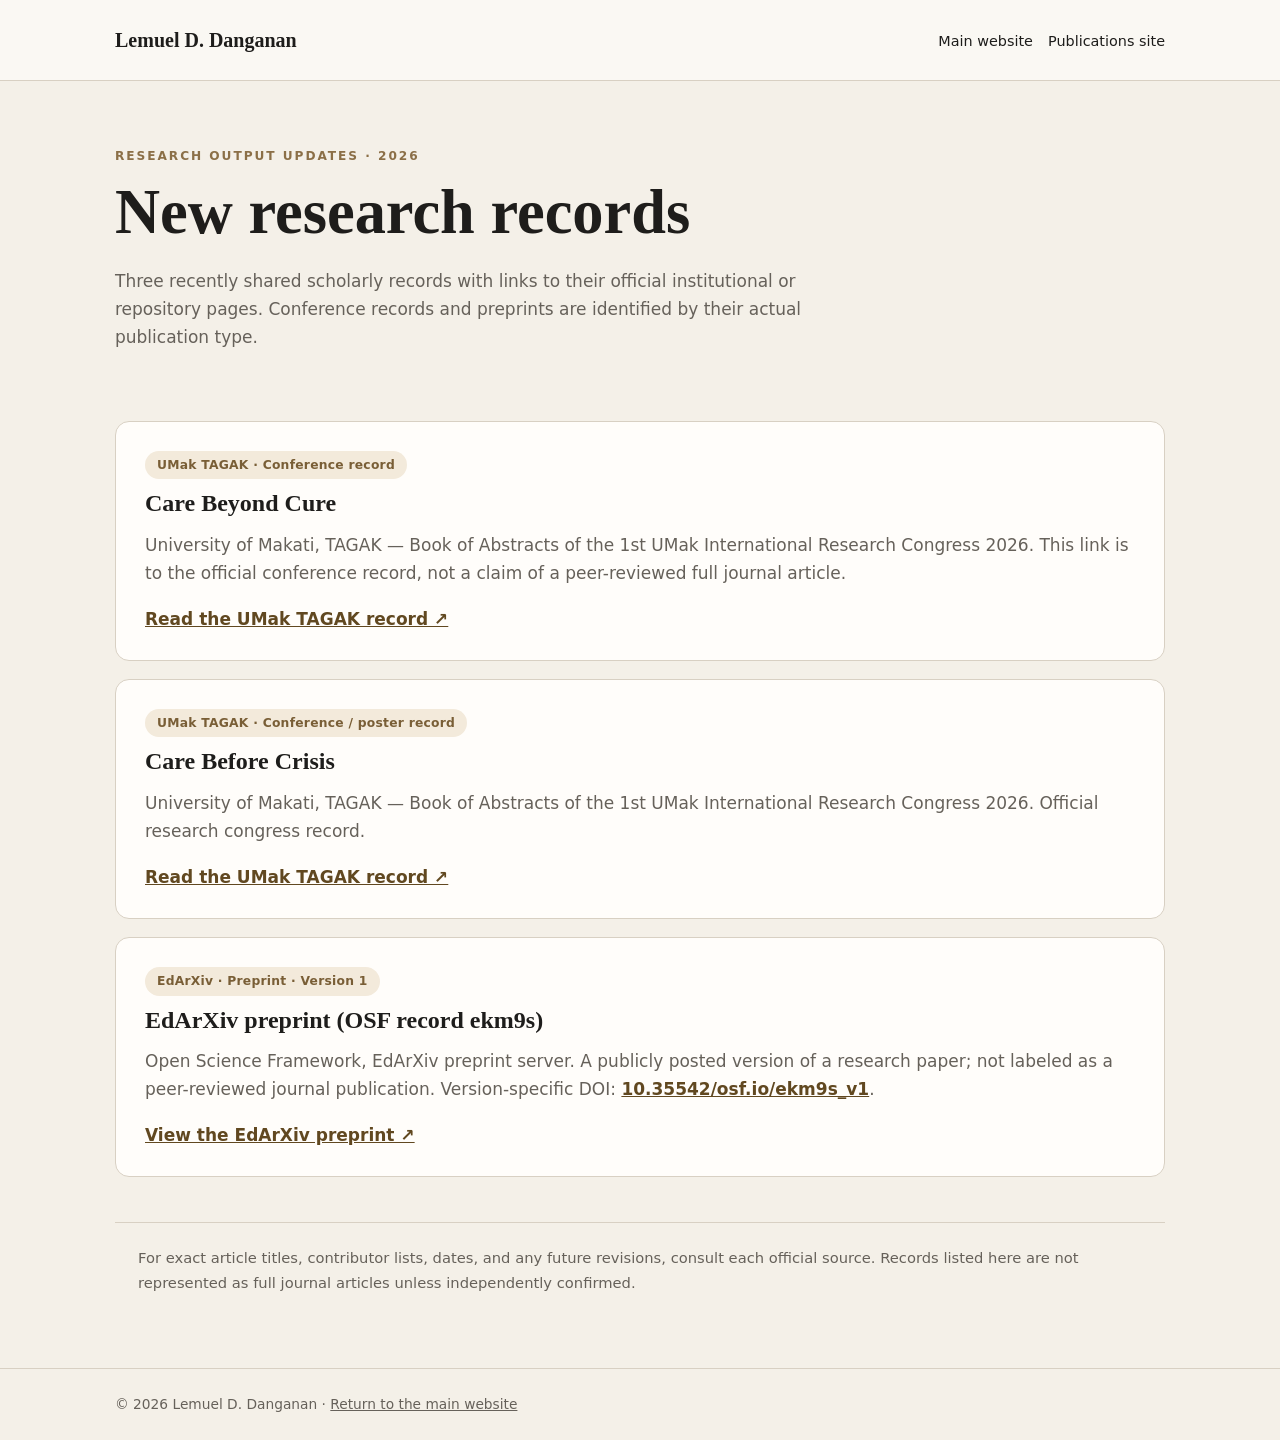
==== publications.html @ c23a25b1 "Add 2026 conference and EdArXiv publication records" ====
<!doctype html>
<html lang="en"><head><meta charset="utf-8"><meta name="viewport" content="width=device-width, initial-scale=1">
<title>New Research Publications (2026) | Lemuel D. Danganan</title>
<meta name="description" content="Official source links for recent conference abstracts and an EdArXiv preprint by Lemuel D. Danganan.">
<meta name="google-adsense-account" content="ca-pub-7505640015662375">
<script async src="https://pagead2.googlesyndication.com/pagead/js/adsbygoogle.js?client=ca-pub-7505640015662375" crossorigin="anonymous"></script>
<style>:root{--bg:#f4f0e8;--ink:#1e1d1b;--muted:#66615a;--accent:#8b6f47;--line:#d8d0c3;--panel:#fffdfa}
*{box-sizing:border-box}body{background:var(--bg);color:var(--ink);margin:0;font:17px/1.65 system-ui,-apple-system,Segoe UI,sans-serif}a{color:inherit}a:focus-visible{outline:3px solid var(--accent);outline-offset:3px}.wrap{width:min(1050px,90%);margin:0 auto}header{border-bottom:1px solid var(--line);background:#faf8f3}nav{min-height:80px;display:flex;align-items:center;justify-content:space-between;gap:16px;flex-wrap:wrap}nav strong{font-family:Georgia,serif;font-size:1.25rem}nav a{font-size:.9rem;text-decoration:none;margin-left:15px}nav a:hover,.card a:hover{text-decoration:underline}.hero{padding:65px 0 35px}.eyebrow{text-transform:uppercase;letter-spacing:.16em;color:var(--accent);font-size:.76rem;font-weight:750}h1{font-family:Georgia,serif;font-size:clamp(2.2rem,5vw,3.9rem);line-height:1.1;margin:12px 0 20px}h2{font-family:Georgia,serif;line-height:1.24;font-size:1.5rem;margin:10px 0}.lead{color:var(--muted);max-width:740px}.grid{display:grid;gap:18px;margin:18px 0 45px}.card{background:var(--panel);border:1px solid var(--line);border-radius:14px;padding:27px 29px}.kind{display:inline-block;color:#795e36;background:#f3eadb;padding:4px 12px;border-radius:30px;font-size:.77rem;font-weight:750;letter-spacing:.02em}.card p{margin:12px 0 18px;color:var(--muted)}.card a{color:#614820;font-weight:680;overflow-wrap:anywhere}.note{padding:23px;border-top:1px solid var(--line);color:var(--muted);font-size:.92rem;margin:14px 0 50px}footer{padding:24px 0;border-top:1px solid var(--line);font-size:.86rem;color:var(--muted)}@media(max-width:600px){nav{padding:14px 0}nav a{margin-left:0;margin-right:14px}.hero{padding-top:38px}.card{padding:23px}}</style></head>
<body><header><nav class="wrap"><strong>Lemuel D. Danganan</strong><div><a href="/">Main website</a><a href="https://professor-lemuel-publications.vercel.app/">Publications site</a></div></nav></header>
<main class="wrap"><section class="hero"><div class="eyebrow">Research output updates · 2026</div><h1>New research records</h1><p class="lead">Three recently shared scholarly records with links to their official institutional or repository pages. Conference records and preprints are identified by their actual publication type.</p></section>
<section class="grid" aria-label="Recent research records">
<article class="card"><span class="kind">UMak TAGAK · Conference record</span><h2>Care Beyond Cure</h2><p>University of Makati, TAGAK — Book of Abstracts of the 1st UMak International Research Congress 2026. This link is to the official conference record, not a claim of a peer-reviewed full journal article.</p><a href="https://journals.umak.edu.ph/tagak/article/view/532" rel="noopener noreferrer">Read the UMak TAGAK record ↗</a></article>
<article class="card"><span class="kind">UMak TAGAK · Conference / poster record</span><h2>Care Before Crisis</h2><p>University of Makati, TAGAK — Book of Abstracts of the 1st UMak International Research Congress 2026. Official research congress record.</p><a href="https://journals.umak.edu.ph/tagak/article/view/525" rel="noopener noreferrer">Read the UMak TAGAK record ↗</a></article>
<article class="card"><span class="kind">EdArXiv · Preprint · Version 1</span><h2>EdArXiv preprint (OSF record ekm9s)</h2><p>Open Science Framework, EdArXiv preprint server. A publicly posted version of a research paper; not labeled as a peer-reviewed journal publication. Version-specific DOI: <a href="https://doi.org/10.35542/osf.io/ekm9s_v1">10.35542/osf.io/ekm9s_v1</a>.</p><a href="https://osf.io/preprints/edarxiv/ekm9s_v1" rel="noopener noreferrer">View the EdArXiv preprint ↗</a></article>
</section><p class="note">For exact article titles, contributor lists, dates, and any future revisions, consult each official source. Records listed here are not represented as full journal articles unless independently confirmed.</p></main>
<footer><div class="wrap">© 2026 Lemuel D. Danganan · <a href="/">Return to the main website</a></div></footer></body></html>
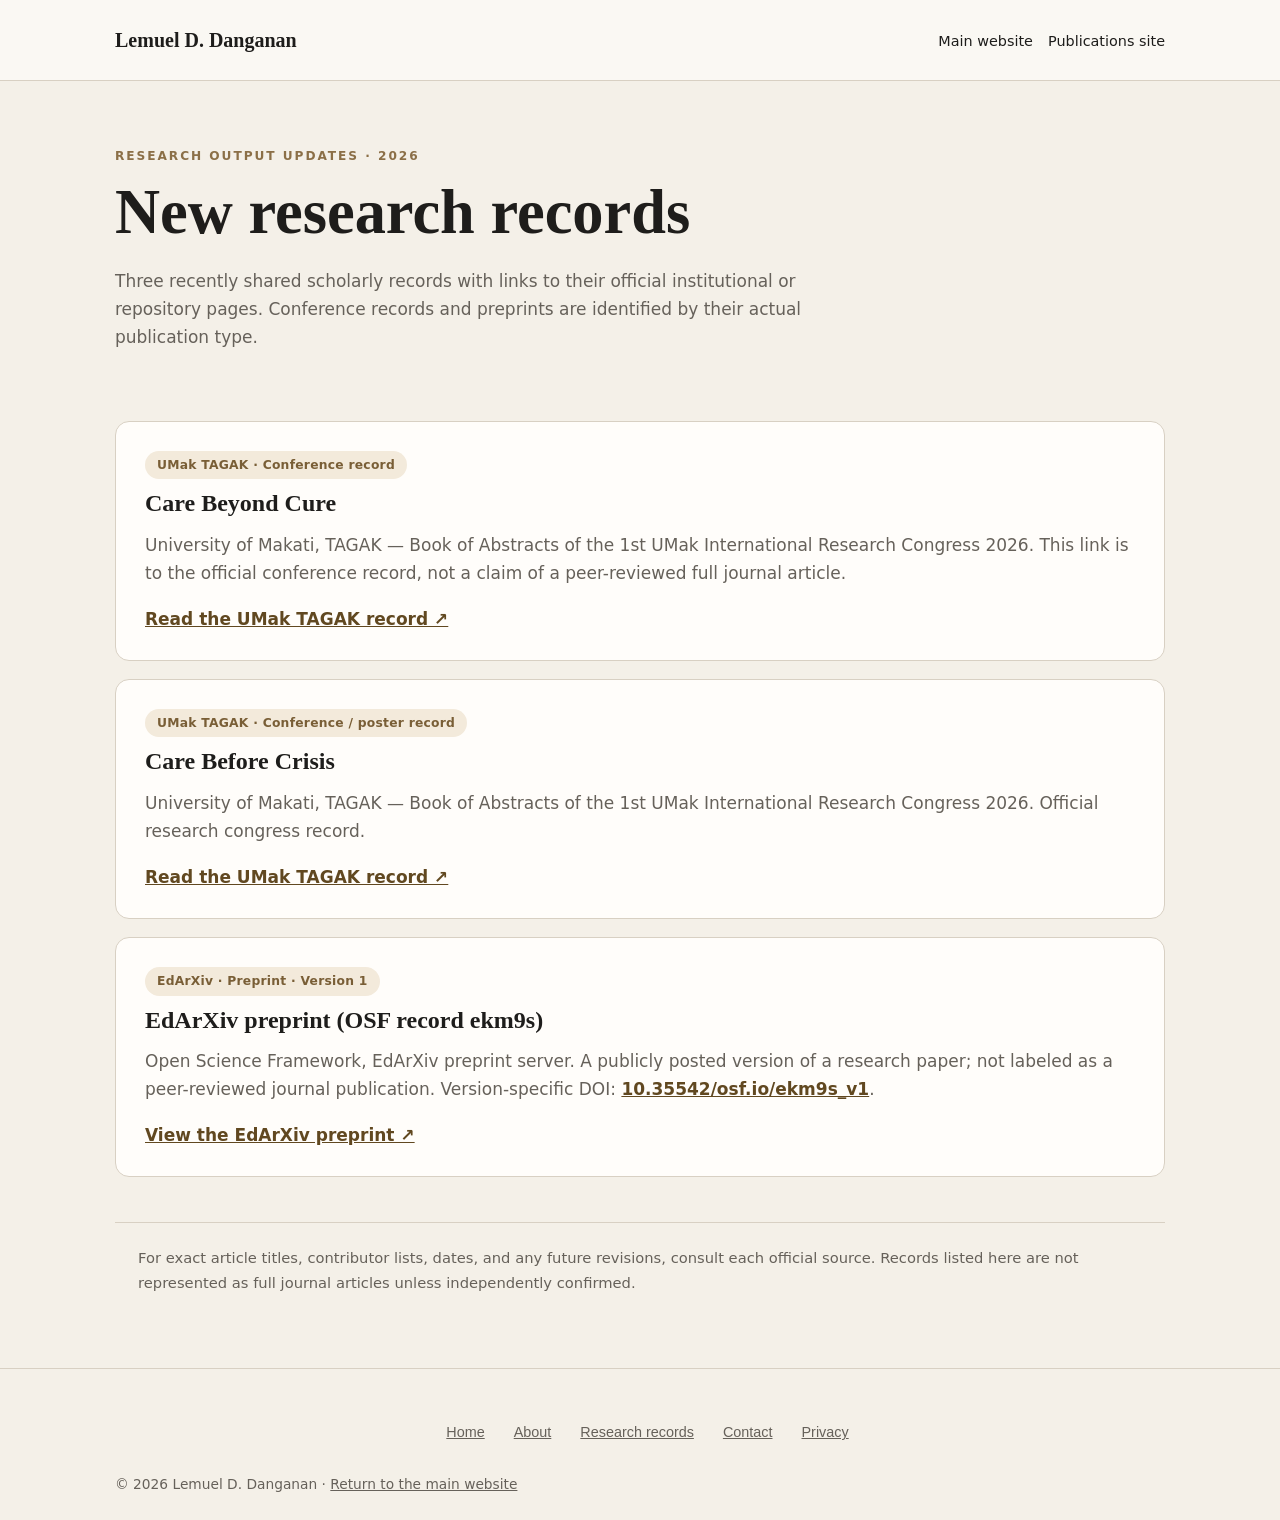
==== commit f6a5c965: "Repair mobile navigation, privacy disclosure, sitemap and canonical metadata" ====
--- a/publications.html
+++ b/publications.html
@@ -5,7 +5,7 @@
 <meta name="google-adsense-account" content="ca-pub-7505640015662375">
 <script async src="https://pagead2.googlesyndication.com/pagead/js/adsbygoogle.js?client=ca-pub-7505640015662375" crossorigin="anonymous"></script>
 <style>:root{--bg:#f4f0e8;--ink:#1e1d1b;--muted:#66615a;--accent:#8b6f47;--line:#d8d0c3;--panel:#fffdfa}
-*{box-sizing:border-box}body{background:var(--bg);color:var(--ink);margin:0;font:17px/1.65 system-ui,-apple-system,Segoe UI,sans-serif}a{color:inherit}a:focus-visible{outline:3px solid var(--accent);outline-offset:3px}.wrap{width:min(1050px,90%);margin:0 auto}header{border-bottom:1px solid var(--line);background:#faf8f3}nav{min-height:80px;display:flex;align-items:center;justify-content:space-between;gap:16px;flex-wrap:wrap}nav strong{font-family:Georgia,serif;font-size:1.25rem}nav a{font-size:.9rem;text-decoration:none;margin-left:15px}nav a:hover,.card a:hover{text-decoration:underline}.hero{padding:65px 0 35px}.eyebrow{text-transform:uppercase;letter-spacing:.16em;color:var(--accent);font-size:.76rem;font-weight:750}h1{font-family:Georgia,serif;font-size:clamp(2.2rem,5vw,3.9rem);line-height:1.1;margin:12px 0 20px}h2{font-family:Georgia,serif;line-height:1.24;font-size:1.5rem;margin:10px 0}.lead{color:var(--muted);max-width:740px}.grid{display:grid;gap:18px;margin:18px 0 45px}.card{background:var(--panel);border:1px solid var(--line);border-radius:14px;padding:27px 29px}.kind{display:inline-block;color:#795e36;background:#f3eadb;padding:4px 12px;border-radius:30px;font-size:.77rem;font-weight:750;letter-spacing:.02em}.card p{margin:12px 0 18px;color:var(--muted)}.card a{color:#614820;font-weight:680;overflow-wrap:anywhere}.note{padding:23px;border-top:1px solid var(--line);color:var(--muted);font-size:.92rem;margin:14px 0 50px}footer{padding:24px 0;border-top:1px solid var(--line);font-size:.86rem;color:var(--muted)}@media(max-width:600px){nav{padding:14px 0}nav a{margin-left:0;margin-right:14px}.hero{padding-top:38px}.card{padding:23px}}</style></head>
+*{box-sizing:border-box}body{background:var(--bg);color:var(--ink);margin:0;font:17px/1.65 system-ui,-apple-system,Segoe UI,sans-serif}a{color:inherit}a:focus-visible{outline:3px solid var(--accent);outline-offset:3px}.wrap{width:min(1050px,90%);margin:0 auto}header{border-bottom:1px solid var(--line);background:#faf8f3}nav{min-height:80px;display:flex;align-items:center;justify-content:space-between;gap:16px;flex-wrap:wrap}nav strong{font-family:Georgia,serif;font-size:1.25rem}nav a{font-size:.9rem;text-decoration:none;margin-left:15px}nav a:hover,.card a:hover{text-decoration:underline}.hero{padding:65px 0 35px}.eyebrow{text-transform:uppercase;letter-spacing:.16em;color:var(--accent);font-size:.76rem;font-weight:750}h1{font-family:Georgia,serif;font-size:clamp(2.2rem,5vw,3.9rem);line-height:1.1;margin:12px 0 20px}h2{font-family:Georgia,serif;line-height:1.24;font-size:1.5rem;margin:10px 0}.lead{color:var(--muted);max-width:740px}.grid{display:grid;gap:18px;margin:18px 0 45px}.card{background:var(--panel);border:1px solid var(--line);border-radius:14px;padding:27px 29px}.kind{display:inline-block;color:#795e36;background:#f3eadb;padding:4px 12px;border-radius:30px;font-size:.77rem;font-weight:750;letter-spacing:.02em}.card p{margin:12px 0 18px;color:var(--muted)}.card a{color:#614820;font-weight:680;overflow-wrap:anywhere}.note{padding:23px;border-top:1px solid var(--line);color:var(--muted);font-size:.92rem;margin:14px 0 50px}footer{padding:24px 0;border-top:1px solid var(--line);font-size:.86rem;color:var(--muted)}@media(max-width:600px){nav{padding:14px 0}nav a{margin-left:0;margin-right:14px}.hero{padding-top:38px}.card{padding:23px}}</style><link rel="canonical" href="https://lemueldanganan.github.io/publications.html"><link rel="stylesheet" href="assets/readiness.css"></head>
 <body><header><nav class="wrap"><strong>Lemuel D. Danganan</strong><div><a href="/">Main website</a><a href="https://professor-lemuel-publications.vercel.app/">Publications site</a></div></nav></header>
 <main class="wrap"><section class="hero"><div class="eyebrow">Research output updates · 2026</div><h1>New research records</h1><p class="lead">Three recently shared scholarly records with links to their official institutional or repository pages. Conference records and preprints are identified by their actual publication type.</p></section>
 <section class="grid" aria-label="Recent research records">
@@ -13,4 +13,4 @@
 <article class="card"><span class="kind">UMak TAGAK · Conference / poster record</span><h2>Care Before Crisis</h2><p>University of Makati, TAGAK — Book of Abstracts of the 1st UMak International Research Congress 2026. Official research congress record.</p><a href="https://journals.umak.edu.ph/tagak/article/view/525" rel="noopener noreferrer">Read the UMak TAGAK record ↗</a></article>
 <article class="card"><span class="kind">EdArXiv · Preprint · Version 1</span><h2>EdArXiv preprint (OSF record ekm9s)</h2><p>Open Science Framework, EdArXiv preprint server. A publicly posted version of a research paper; not labeled as a peer-reviewed journal publication. Version-specific DOI: <a href="https://doi.org/10.35542/osf.io/ekm9s_v1">10.35542/osf.io/ekm9s_v1</a>.</p><a href="https://osf.io/preprints/edarxiv/ekm9s_v1" rel="noopener noreferrer">View the EdArXiv preprint ↗</a></article>
 </section><p class="note">For exact article titles, contributor lists, dates, and any future revisions, consult each official source. Records listed here are not represented as full journal articles unless independently confirmed.</p></main>
-<footer><div class="wrap">© 2026 Lemuel D. Danganan · <a href="/">Return to the main website</a></div></footer></body></html>+<footer><nav class="site-links" aria-label="Site information"><a href="index.html">Home</a><a href="about.html">About</a><a href="publications.html">Research records</a><a href="contact.html">Contact</a><a href="privacy.html">Privacy</a></nav><div class="wrap">© 2026 Lemuel D. Danganan · <a href="/">Return to the main website</a></div></footer></body></html>
--- a/assets/readiness.css
+++ b/assets/readiness.css
@@ -0,0 +1 @@
+a:focus-visible,button:focus-visible{outline:3px solid #d3ad42;outline-offset:4px}.site-links{display:flex;flex-wrap:wrap;justify-content:center;gap:14px;padding:18px;font:16px/1.6 Arial,sans-serif}.site-links a{text-decoration:underline}.skip-link{position:absolute;left:12px;top:-100px;z-index:100;background:#fff;color:#173522;padding:12px}.skip-link:focus{top:12px}@media(max-width:720px){.header{display:flex;flex-direction:column;gap:15px;padding:18px 0}.header .nav{display:flex;flex-wrap:wrap;justify-content:center;gap:14px}.header .nav a{font-size:14px}.header .brand{order:-1;text-align:center}}@media(prefers-reduced-motion:reduce){html{scroll-behavior:auto}*,*::before,*::after{animation:none!important;transition:none!important}.reveal-motion{opacity:1!important;transform:none!important}}
